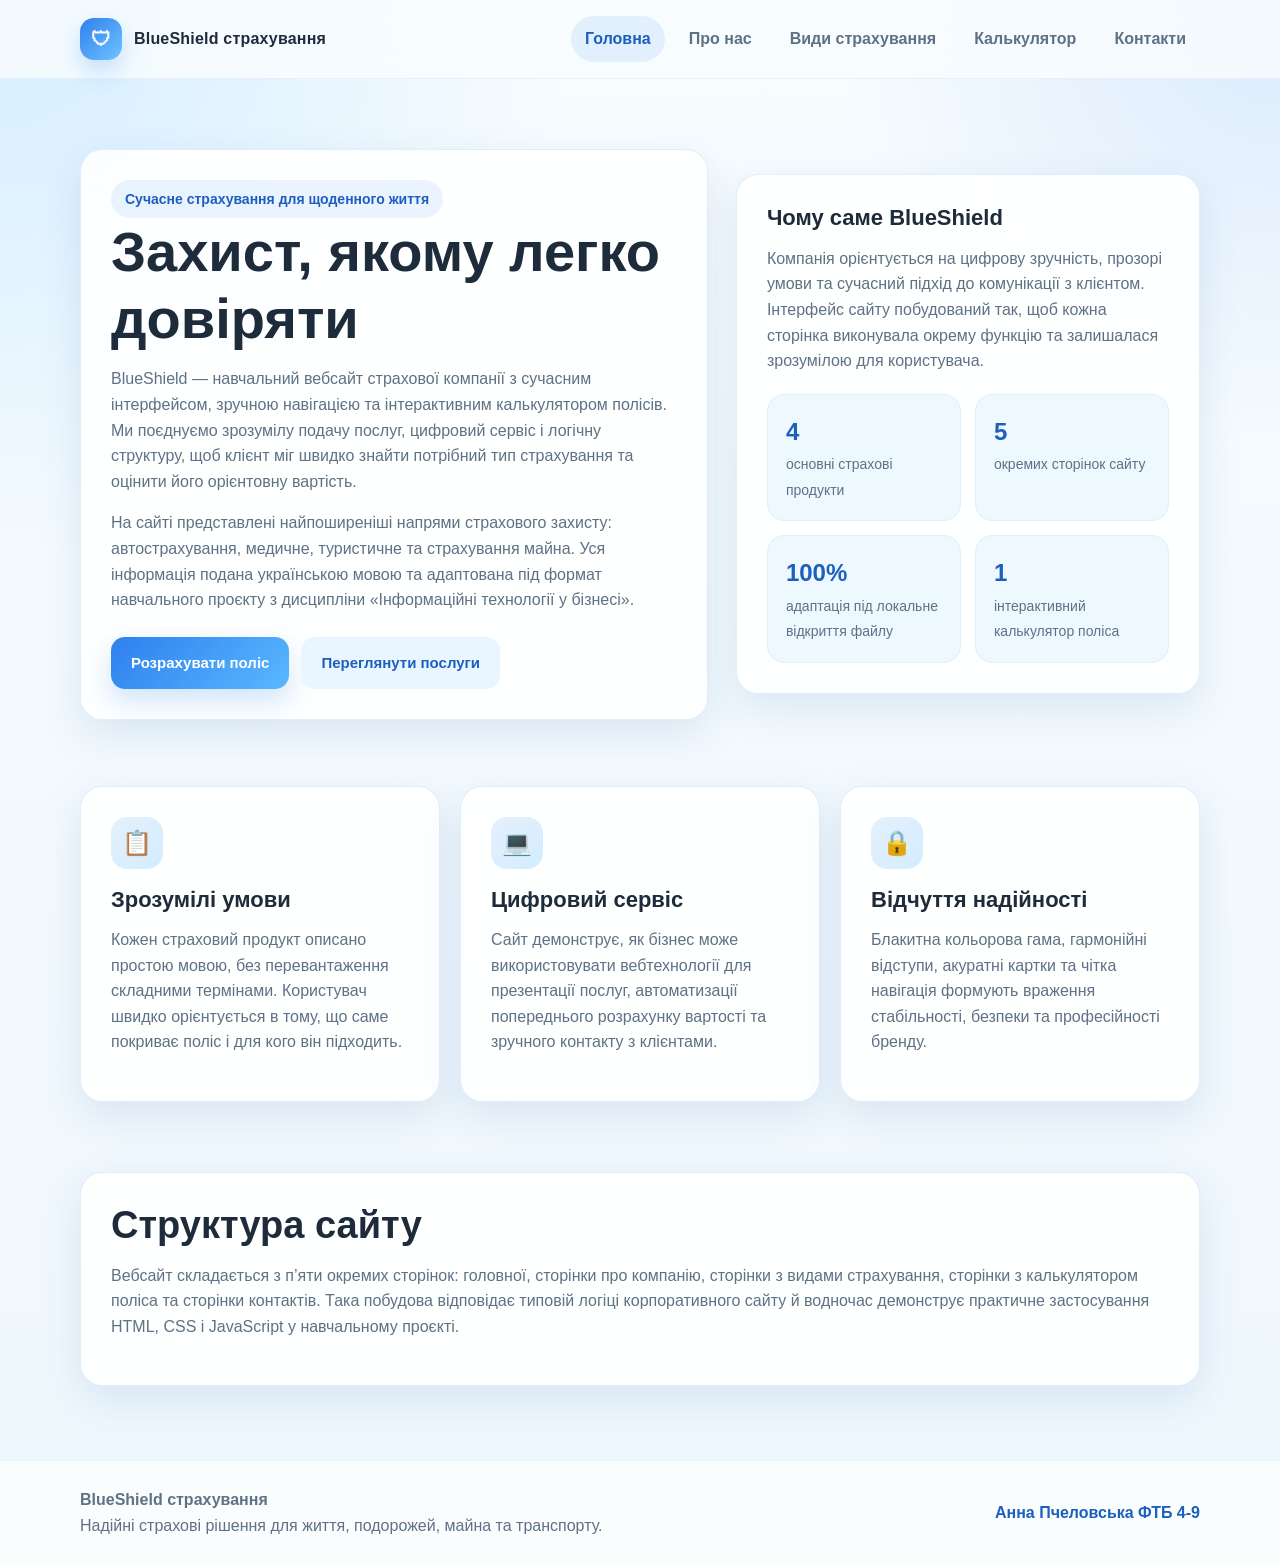
==== index.html @ edae09a4 "Add files via upload" ====
<!DOCTYPE html>
<html lang="uk">
<head>
  <meta charset="UTF-8">
  <meta name="viewport" content="width=device-width, initial-scale=1.0">
  <title>BlueShield — Головна</title>
  <link rel="stylesheet" href="style.css">
</head>
<body>
<header class="site-header">
  <div class="container header-inner">
    <a class="logo" href="index.html">
      <span class="logo-mark">🛡</span>
      <span>BlueShield страхування</span>
    </a>
    <nav class="nav">
      <a href="index.html">Головна</a>
      <a href="about.html">Про нас</a>
      <a href="types.html">Види страхування</a>
      <a href="calculator.html">Калькулятор</a>
      <a href="contacts.html">Контакти</a>
    </nav>
  </div>
</header>


<main>
  <section class="hero">
    <div class="container hero-grid">
      <div class="hero-copy card">
        <span class="badge">Сучасне страхування для щоденного життя</span>
        <h1>Захист, якому легко довіряти</h1>
        <p>BlueShield — навчальний вебсайт страхової компанії з сучасним інтерфейсом, зручною навігацією та інтерактивним калькулятором полісів. Ми поєднуємо зрозумілу подачу послуг, цифровий сервіс і логічну структуру, щоб клієнт міг швидко знайти потрібний тип страхування та оцінити його орієнтовну вартість.</p>
        <p>На сайті представлені найпоширеніші напрями страхового захисту: автострахування, медичне, туристичне та страхування майна. Уся інформація подана українською мовою та адаптована під формат навчального проєкту з дисципліни «Інформаційні технології у бізнесі».</p>
        <div class="actions">
          <a class="btn btn-primary" href="calculator.html">Розрахувати поліс</a>
          <a class="btn btn-secondary" href="types.html">Переглянути послуги</a>
        </div>
      </div>
      <div class="hero-panel glass">
        <h3>Чому саме BlueShield</h3>
        <p>Компанія орієнтується на цифрову зручність, прозорі умови та сучасний підхід до комунікації з клієнтом. Інтерфейс сайту побудований так, щоб кожна сторінка виконувала окрему функцію та залишалася зрозумілою для користувача.</p>
        <div class="stats">
          <div class="stat"><strong>4</strong><span>основні страхові продукти</span></div>
          <div class="stat"><strong>5</strong><span>окремих сторінок сайту</span></div>
          <div class="stat"><strong>100%</strong><span>адаптація під локальне відкриття файлу</span></div>
          <div class="stat"><strong>1</strong><span>інтерактивний калькулятор поліса</span></div>
        </div>
      </div>
    </div>
  </section>

  <section class="section">
    <div class="container">
      <div class="section-grid-3">
        <article class="section-card card">
          <div class="icon">📋</div>
          <h3>Зрозумілі умови</h3>
          <p>Кожен страховий продукт описано простою мовою, без перевантаження складними термінами. Користувач швидко орієнтується в тому, що саме покриває поліс і для кого він підходить.</p>
        </article>
        <article class="section-card card">
          <div class="icon">💻</div>
          <h3>Цифровий сервіс</h3>
          <p>Сайт демонструє, як бізнес може використовувати вебтехнології для презентації послуг, автоматизації попереднього розрахунку вартості та зручного контакту з клієнтами.</p>
        </article>
        <article class="section-card card">
          <div class="icon">🔒</div>
          <h3>Відчуття надійності</h3>
          <p>Блакитна кольорова гама, гармонійні відступи, акуратні картки та чітка навігація формують враження стабільності, безпеки та професійності бренду.</p>
        </article>
      </div>
    </div>
  </section>

  <section class="section">
    <div class="container">
      <div class="info-banner card">
        <h2>Структура сайту</h2>
        <p>Вебсайт складається з п’яти окремих сторінок: головної, сторінки про компанію, сторінки з видами страхування, сторінки з калькулятором поліса та сторінки контактів. Така побудова відповідає типовій логіці корпоративного сайту й водночас демонструє практичне застосування HTML, CSS і JavaScript у навчальному проєкті.</p>
      </div>
    </div>
  </section>
</main>

<footer class="site-footer">
  <div class="container footer-inner">
    <div>
      <strong>BlueShield страхування</strong><br>
      Надійні страхові рішення для життя, подорожей, майна та транспорту.
    </div>
    <div class="signature">Анна Пчеловська ФТБ 4-9</div>
  </div>
</footer>

<script src="script.js"></script>
</body>
</html>
---- style.css ----
:root {
  --bg: #f4fbff;
  --surface: #ffffff;
  --surface-2: #eef8ff;
  --primary: #2f80ed;
  --primary-dark: #1d5fbf;
  --accent: #6fc3ff;
  --text: #1d2b3a;
  --muted: #5f7185;
  --border: rgba(47, 128, 237, 0.14);
  --shadow: 0 14px 40px rgba(38, 92, 156, 0.12);
  --radius: 22px;
}

* { box-sizing: border-box; }
html { scroll-behavior: smooth; }
body {
  margin: 0;
  font-family: "Segoe UI", Arial, sans-serif;
  color: var(--text);
  background:
    radial-gradient(circle at top left, rgba(111,195,255,0.25), transparent 28%),
    radial-gradient(circle at top right, rgba(47,128,237,0.14), transparent 22%),
    linear-gradient(180deg, #f7fcff 0%, #eef7fd 100%);
  line-height: 1.6;
}

a { color: inherit; text-decoration: none; }
img { max-width: 100%; display: block; }

.container {
  width: min(1120px, calc(100% - 32px));
  margin: 0 auto;
}

.site-header {
  position: sticky;
  top: 0;
  z-index: 50;
  backdrop-filter: blur(12px);
  background: rgba(247, 252, 255, 0.88);
  border-bottom: 1px solid rgba(47, 128, 237, 0.09);
}

.header-inner {
  display: flex;
  align-items: center;
  justify-content: space-between;
  gap: 16px;
  padding: 16px 0;
}

.logo {
  display: flex;
  align-items: center;
  gap: 12px;
  font-weight: 700;
  letter-spacing: 0.2px;
}

.logo-mark {
  width: 42px;
  height: 42px;
  border-radius: 14px;
  background: linear-gradient(135deg, var(--primary) 0%, var(--accent) 100%);
  box-shadow: 0 10px 24px rgba(47, 128, 237, 0.25);
  display: grid;
  place-items: center;
  color: white;
  font-size: 20px;
}

.nav {
  display: flex;
  flex-wrap: wrap;
  gap: 10px;
}

.nav a {
  padding: 10px 14px;
  border-radius: 999px;
  color: var(--muted);
  font-weight: 600;
  transition: .25s ease;
}

.nav a:hover,
.nav a.active {
  background: rgba(47, 128, 237, 0.10);
  color: var(--primary-dark);
}

.hero {
  padding: 70px 0 42px;
}

.hero-grid {
  display: grid;
  grid-template-columns: 1.15fr 0.85fr;
  gap: 28px;
  align-items: center;
}

.card,
.glass {
  background: rgba(255,255,255,0.88);
  border: 1px solid var(--border);
  box-shadow: var(--shadow);
  border-radius: var(--radius);
}

.hero-copy,
.hero-panel,
.section-card,
.contact-card,
.calc-wrap,
.info-banner { padding: 30px; }

.badge {
  display: inline-flex;
  align-items: center;
  gap: 8px;
  padding: 8px 14px;
  border-radius: 999px;
  background: rgba(47, 128, 237, 0.09);
  color: var(--primary-dark);
  font-size: 14px;
  font-weight: 700;
}

h1, h2, h3 { line-height: 1.2; margin: 0 0 14px; }
h1 { font-size: clamp(34px, 5vw, 56px); }
h2 { font-size: clamp(28px, 3vw, 38px); }
h3 { font-size: 22px; }
p { margin: 0 0 16px; color: var(--muted); }

.actions {
  display: flex;
  flex-wrap: wrap;
  gap: 12px;
  margin-top: 24px;
}

.btn {
  display: inline-flex;
  align-items: center;
  justify-content: center;
  gap: 8px;
  border: none;
  cursor: pointer;
  padding: 14px 20px;
  border-radius: 14px;
  font-size: 15px;
  font-weight: 700;
  transition: transform .2s ease, box-shadow .2s ease, background .2s ease;
}
.btn:hover { transform: translateY(-1px); }
.btn-primary {
  background: linear-gradient(135deg, var(--primary), #59b8ff);
  color: white;
  box-shadow: 0 12px 28px rgba(47, 128, 237, 0.22);
}
.btn-secondary {
  background: #e9f5ff;
  color: var(--primary-dark);
}

.stats {
  display: grid;
  grid-template-columns: repeat(2, 1fr);
  gap: 14px;
  margin-top: 20px;
}

.stat {
  padding: 18px;
  border-radius: 18px;
  background: var(--surface-2);
  border: 1px solid rgba(47,128,237,0.08);
}
.stat strong { display: block; font-size: 24px; color: var(--primary-dark); }
.stat span { font-size: 14px; color: var(--muted); }

.section {
  padding: 24px 0 46px;
}

.section-grid-3,
.types-grid,
.contact-grid {
  display: grid;
  grid-template-columns: repeat(3, 1fr);
  gap: 20px;
}

.types-grid .section-card,
.section-grid-3 .section-card,
.contact-card {
  height: 100%;
}

.icon {
  width: 52px;
  height: 52px;
  border-radius: 16px;
  display: grid;
  place-items: center;
  background: linear-gradient(135deg, rgba(47,128,237,0.12), rgba(111,195,255,0.3));
  color: var(--primary-dark);
  font-size: 24px;
  margin-bottom: 18px;
}

.page-hero {
  padding: 54px 0 18px;
}

.page-hero .section-card {
  background: linear-gradient(135deg, rgba(255,255,255,0.96), rgba(235,247,255,0.95));
}

.list-clean {
  margin: 0;
  padding-left: 20px;
  color: var(--muted);
}

.form-grid {
  display: grid;
  grid-template-columns: repeat(2, 1fr);
  gap: 16px;
}

.field {
  display: flex;
  flex-direction: column;
  gap: 8px;
}
.field label {
  font-size: 14px;
  font-weight: 700;
  color: var(--text);
}
.field input,
.field select,
.field textarea {
  width: 100%;
  border: 1px solid rgba(47,128,237,0.14);
  background: #fbfdff;
  border-radius: 14px;
  padding: 14px 15px;
  font: inherit;
  color: var(--text);
  outline: none;
  transition: border-color .2s ease, box-shadow .2s ease;
}
.field input:focus,
.field select:focus,
.field textarea:focus {
  border-color: rgba(47,128,237,0.45);
  box-shadow: 0 0 0 4px rgba(47,128,237,0.08);
}
.field.full { grid-column: 1 / -1; }

.result-box {
  margin-top: 18px;
  padding: 22px;
  border-radius: 20px;
  background: linear-gradient(135deg, rgba(47,128,237,0.08), rgba(111,195,255,0.16));
  border: 1px solid rgba(47,128,237,0.12);
}
.result-price {
  font-size: clamp(28px, 4vw, 42px);
  font-weight: 800;
  color: var(--primary-dark);
}
.result-note {
  font-size: 14px;
}

.table-like {
  display: grid;
  gap: 12px;
  margin-top: 18px;
}
.table-row {
  display: grid;
  grid-template-columns: 1.1fr 1.5fr .7fr;
  gap: 14px;
  padding: 16px;
  border-radius: 16px;
  background: rgba(255,255,255,0.88);
  border: 1px solid rgba(47,128,237,0.09);
}
.table-row.header {
  font-weight: 700;
  color: var(--primary-dark);
  background: rgba(47,128,237,0.08);
}

.site-footer {
  margin-top: 26px;
  border-top: 1px solid rgba(47,128,237,0.08);
  background: rgba(255,255,255,0.65);
}
.footer-inner {
  padding: 22px 0 28px;
  display: flex;
  justify-content: space-between;
  gap: 16px;
  flex-wrap: wrap;
  color: var(--muted);
}
.signature {
  font-weight: 700;
  color: var(--primary-dark);
}

@media (max-width: 920px) {
  .hero-grid,
  .section-grid-3,
  .types-grid,
  .contact-grid,
  .form-grid,
  .table-row {
    grid-template-columns: 1fr;
  }

  .header-inner {
    flex-direction: column;
    align-items: flex-start;
  }
}

@media (max-width: 640px) {
  .hero-copy,
  .hero-panel,
  .section-card,
  .contact-card,
  .calc-wrap,
  .info-banner { padding: 22px; }

  .nav { gap: 6px; }
  .nav a { padding: 8px 12px; font-size: 14px; }
}


.form-grid {
  display: grid;
  grid-template-columns: repeat(2, minmax(0, 1fr));
  gap: 18px;
}
.field {
  display: flex;
  flex-direction: column;
  gap: 10px;
}
.field-full { grid-column: 1 / -1; }
.field label {
  font-weight: 700;
  color: var(--primary-dark);
}
.field input,
.field select,
.contact-form input,
.contact-form textarea {
  width: 100%;
  padding: 14px 16px;
  border-radius: 14px;
  border: 1px solid rgba(47,128,237,0.18);
  background: #fbfdff;
  font: inherit;
  color: var(--text);
  outline: none;
  transition: border-color .2s ease, box-shadow .2s ease;
}
.field input:focus,
.field select:focus,
.contact-form input:focus,
.contact-form textarea:focus {
  border-color: rgba(47,128,237,0.5);
  box-shadow: 0 0 0 4px rgba(47,128,237,0.08);
}
.addons-grid {
  display: grid;
  grid-template-columns: repeat(3, minmax(0, 1fr));
  gap: 12px;
}
.addon-option {
  display: flex;
  align-items: center;
  gap: 10px;
  padding: 14px 16px;
  border-radius: 16px;
  background: var(--surface-2);
  border: 1px solid rgba(47,128,237,0.10);
  color: var(--text);
  font-weight: 600;
}
.addon-option input {
  width: 18px;
  height: 18px;
  accent-color: var(--primary);
}
.result-box {
  margin-top: 22px;
  padding: 22px;
  border-radius: 18px;
  background: linear-gradient(135deg, rgba(47,128,237,0.08), rgba(111,195,255,0.16));
  border: 1px solid rgba(47,128,237,0.12);
}
.result-price {
  font-size: clamp(28px, 4vw, 40px);
  font-weight: 800;
  color: var(--primary-dark);
  margin-bottom: 10px;
}
.result-note {
  margin: 0;
}
.footer-inner {
  display: flex;
  justify-content: space-between;
  gap: 20px;
  align-items: center;
  padding: 26px 0;
}
.site-footer {
  margin-top: 28px;
  background: rgba(255,255,255,0.72);
  border-top: 1px solid rgba(47,128,237,0.08);
}
.signature { font-weight: 700; color: var(--primary-dark); }

@media (max-width: 920px) {
  .hero-grid,
  .section-grid-3,
  .types-grid,
  .contact-grid,
  .form-grid,
  .addons-grid {
    grid-template-columns: 1fr;
  }
  .footer-inner,
  .header-inner {
    flex-direction: column;
    align-items: flex-start;
  }
}
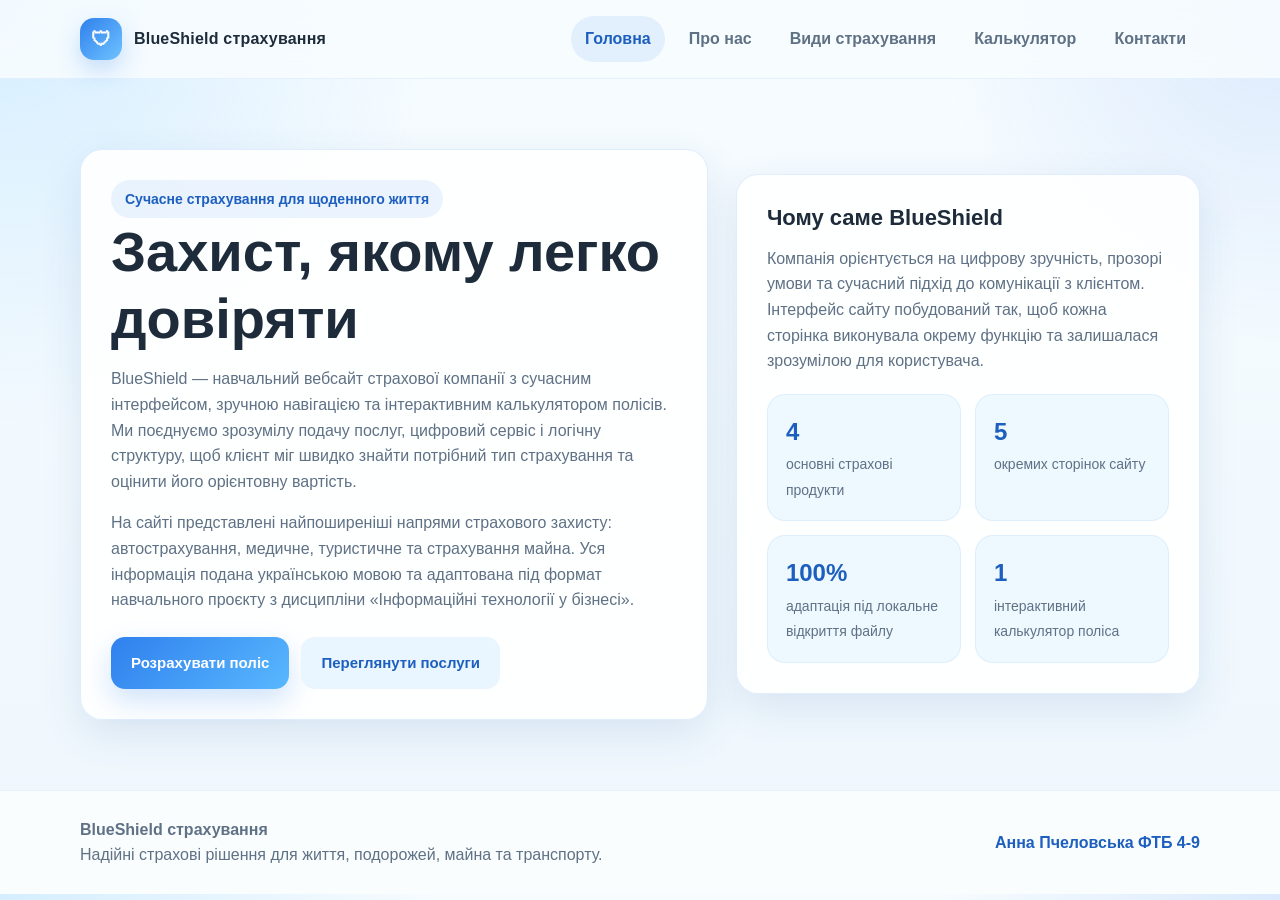
==== commit 146ede56: "Update index.html" ====
--- a/index.html
+++ b/index.html
@@ -48,38 +48,7 @@
         </div>
       </div>
     </div>
-  </section>
-
-  <section class="section">
-    <div class="container">
-      <div class="section-grid-3">
-        <article class="section-card card">
-          <div class="icon">📋</div>
-          <h3>Зрозумілі умови</h3>
-          <p>Кожен страховий продукт описано простою мовою, без перевантаження складними термінами. Користувач швидко орієнтується в тому, що саме покриває поліс і для кого він підходить.</p>
-        </article>
-        <article class="section-card card">
-          <div class="icon">💻</div>
-          <h3>Цифровий сервіс</h3>
-          <p>Сайт демонструє, як бізнес може використовувати вебтехнології для презентації послуг, автоматизації попереднього розрахунку вартості та зручного контакту з клієнтами.</p>
-        </article>
-        <article class="section-card card">
-          <div class="icon">🔒</div>
-          <h3>Відчуття надійності</h3>
-          <p>Блакитна кольорова гама, гармонійні відступи, акуратні картки та чітка навігація формують враження стабільності, безпеки та професійності бренду.</p>
-        </article>
-      </div>
-    </div>
-  </section>
-
-  <section class="section">
-    <div class="container">
-      <div class="info-banner card">
-        <h2>Структура сайту</h2>
-        <p>Вебсайт складається з п’яти окремих сторінок: головної, сторінки про компанію, сторінки з видами страхування, сторінки з калькулятором поліса та сторінки контактів. Така побудова відповідає типовій логіці корпоративного сайту й водночас демонструє практичне застосування HTML, CSS і JavaScript у навчальному проєкті.</p>
-      </div>
-    </div>
-  </section>
+ 
 </main>
 
 <footer class="site-footer">
